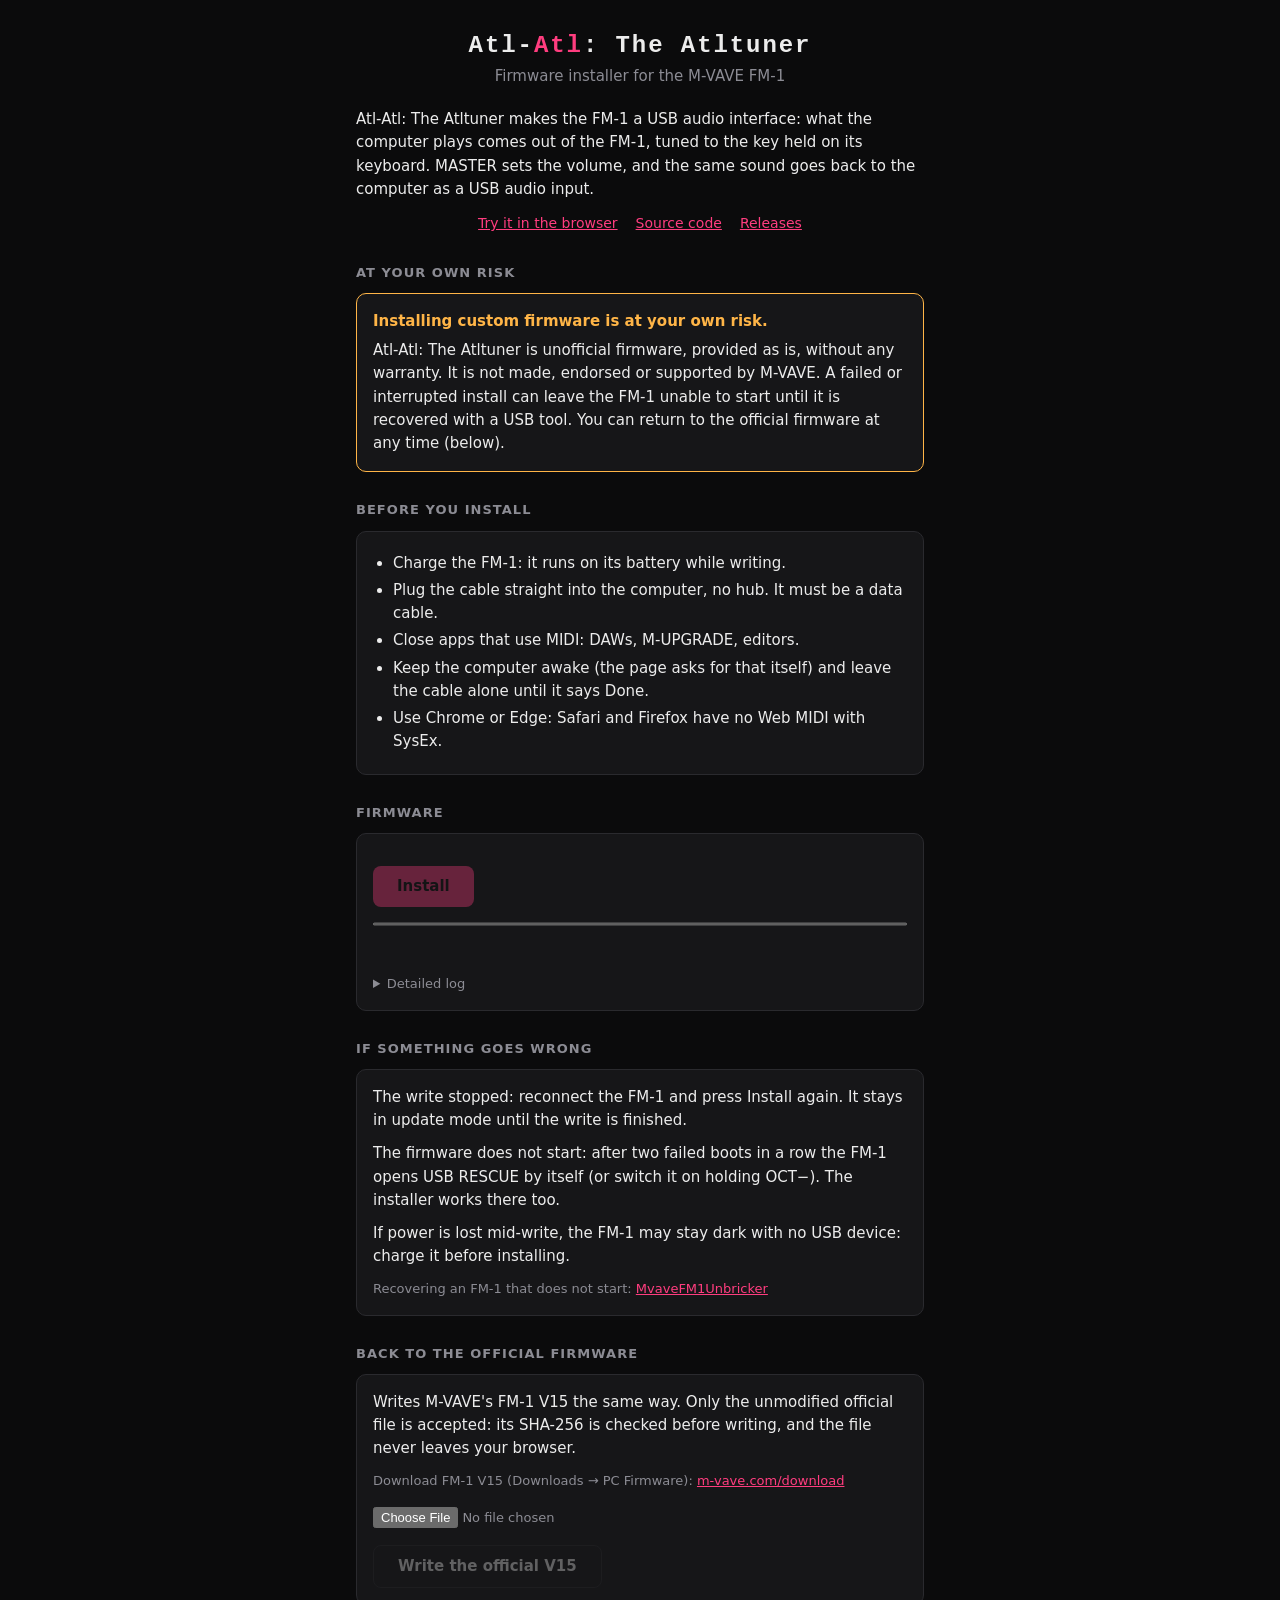
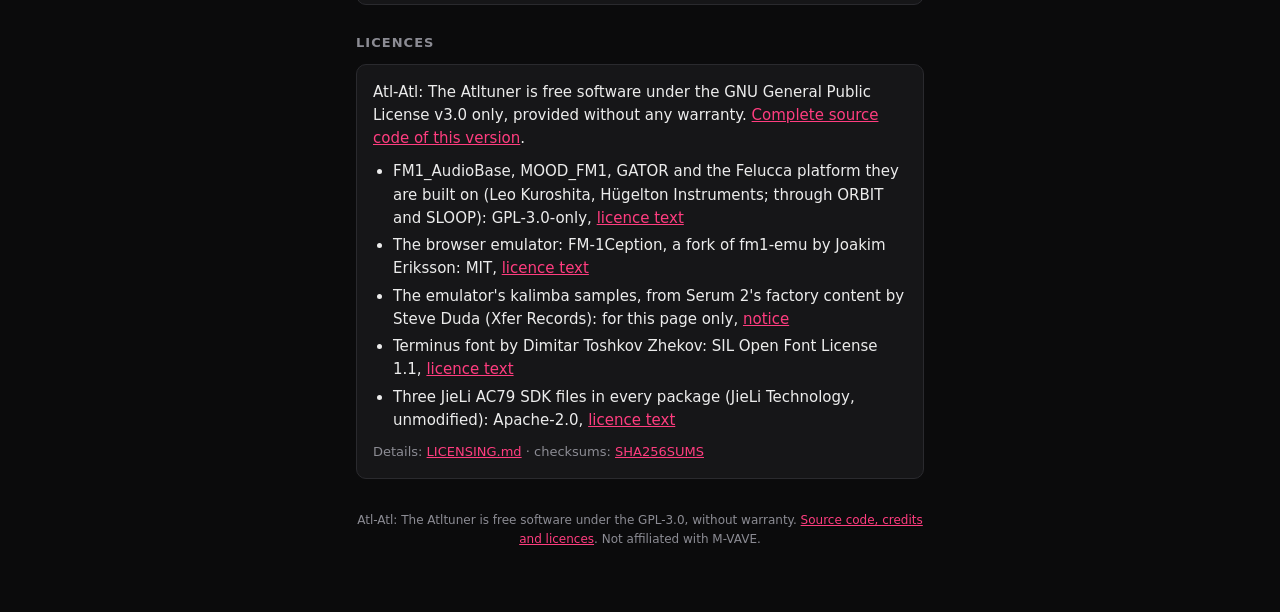
==== web/index.html @ 801396c7 "Rebase on FM1_AudioBase: the dedicated Atl-Atl ATLTUNER app" ====
<!doctype html>
<!-- SPDX-License-Identifier: GPL-3.0-only
     Copyright (C) 2026 npi3pak
     The Atl-Atl: The Atltuner web installer: fm1ota.js / fm1pkg.js (Felucca's install protocol, via SLOOP 2.7), the packages and
     their digests from firmware/manifest.json (web/make_site.py). -->
<html lang="en">
<head>
<meta charset="utf-8">
<meta name="viewport" content="width=device-width, initial-scale=1">
<meta name="color-scheme" content="dark">
<meta name="description" content="Install Atl-Atl: The Atltuner, a USB audio firmware for the M-VAVE FM-1, from the browser.">
<title>Atl-Atl: The Atltuner Installer</title>
<style>
    :root {
        --bg: #0b0b0c; --panel: #161618; --line: #2a2a2e; --fg: #ececec; --dim: #8c8c94;
        --accent: #ff3d7f; --green: #4cc38a; --warn: #ffb547; --bad: #ff8a3d;
        color-scheme: dark;
    }
    * { box-sizing: border-box; }
    body { margin: 0; background: var(--bg); color: var(--fg);
           font: 15px/1.55 ui-sans-serif, system-ui, -apple-system, "Segoe UI", Roboto, sans-serif; }
    main { max-width: 600px; margin: 0 auto; padding: 32px 16px 64px; }
    .logo { display: block; width: 180px; height: 180px; margin: 0 auto 16px; border-radius: 12px; }
    h1 { font: 600 24px/1.2 ui-monospace, "SF Mono", Menlo, monospace; letter-spacing: .08em; margin: 0; text-align: center; }
    h1 span { color: var(--accent); }
    .sub { color: var(--dim); text-align: center; margin: 4px 0 0; }
    .intro { margin: 20px 0 0; }
    .links { display: flex; flex-wrap: wrap; justify-content: center; gap: 4px 18px; margin: 12px 0 0; font-size: 14px; }
    h2 { font-size: 13px; font-weight: 600; text-transform: uppercase; letter-spacing: .08em; color: var(--dim);
         margin: 28px 0 10px; }
    section { background: var(--panel); border: 1px solid var(--line); border-radius: 10px; padding: 16px;
              min-width: 0; overflow-wrap: anywhere; }
    section.risk { border-color: var(--warn); }
    section.risk h3 { margin: 0 0 6px; font-size: 15px; color: var(--warn); }
    ul.check { margin: 0; padding-left: 20px; }
    ul.check li { margin: 4px 0; }
    .pkgs { display: grid; gap: 8px; }
    .pkg { display: grid; grid-template-columns: auto 1fr; gap: 2px 10px; align-items: start; padding: 10px 12px;
           border: 1px solid var(--line); border-radius: 8px; cursor: pointer; }
    .pkg:has(input:checked) { border-color: var(--accent); }
    .pkg input { margin: 4px 0 0; accent-color: var(--accent); }
    .pkg b { font-weight: 600; }
    .pkg small { grid-column: 2; color: var(--dim); font-size: 13px; min-width: 0; }
    .pkg .tag { color: var(--accent); font-size: 12px; margin-left: 6px; }
    .pkg .dl { grid-column: 2; font-size: 13px; justify-self: start; }
    input[type=file] { font: inherit; font-size: 13px; color: var(--dim); max-width: 100%; margin-top: 6px; }
    .row { display: flex; gap: 10px; align-items: center; flex-wrap: wrap; margin-top: 16px; }
    button.go { font: inherit; font-weight: 600; background: var(--accent); color: #111; border: 0; border-radius: 8px;
                padding: 9px 24px; cursor: pointer; }
    button.go.alt { background: none; color: var(--fg); border: 1px solid var(--line); }
    button:disabled { opacity: .35; cursor: default; }
    progress { width: 100%; height: 6px; margin-top: 14px; accent-color: var(--accent); }
    #status { margin: 10px 0 0; min-height: 1.5em; }
    #status.ok { color: var(--green); }
    #status.bad { color: var(--bad); }
    details { margin-top: 10px; }
    summary { color: var(--dim); font-size: 13px; cursor: pointer; }
    pre { color: var(--dim); font-size: 12px; white-space: pre-wrap; word-break: break-all; max-height: 240px;
          overflow: auto; margin: 8px 0 0; }
    p { margin: 0 0 10px; }
    p:last-child { margin-bottom: 0; }
    .dim { color: var(--dim); font-size: 13px; }
    a { color: var(--accent); }
    ul.lic { margin: 0 0 10px; padding-left: 20px; }
    ul.lic li { margin: 4px 0; }
    footer { margin-top: 32px; color: var(--dim); font-size: 12px; text-align: center; }
</style>
</head>
<body>
<main>
    <h1>Atl-<span>Atl</span>: The Atltuner</h1>
    <p class="sub">Firmware installer for the M-VAVE FM-1</p>
    <p class="intro">Atl-Atl: The Atltuner makes the FM-1 a USB audio interface: what the computer plays comes out of
        the FM-1, tuned to the key held on its keyboard. MASTER sets the volume, and the same sound goes back to the
        computer as a USB audio input.</p>
    <p class="links">
        <a href="emu/?mhz=240">Try it in the browser</a>
        <a href="https://github.com/jasonbot/atl-atl" target="_blank" rel="noopener">Source code</a>
        <a href="https://github.com/jasonbot/atl-atl/releases" target="_blank" rel="noopener">Releases</a>
    </p>

    <h2>At your own risk</h2>
    <section class="risk">
        <h3>Installing custom firmware is at your own risk.</h3>
        <p>Atl-Atl: The Atltuner is unofficial firmware, provided as is, without any warranty. It is not made, endorsed or supported
            by M-VAVE. A failed or interrupted install can leave the FM-1 unable to start until it is recovered with
            a USB tool. You can return to the official firmware at any time (below).</p>
    </section>

    <h2>Before you install</h2>
    <section>
        <ul class="check">
            <li>Charge the FM-1: it runs on its battery while writing.</li>
            <li>Plug the cable straight into the computer, no hub. It must be a data cable.</li>
            <li>Close apps that use MIDI: DAWs, M-UPGRADE, editors.</li>
            <li>Keep the computer awake (the page asks for that itself) and leave the cable alone until it says Done.</li>
            <li>Use Chrome or Edge: Safari and Firefox have no Web MIDI with SysEx.</li>
        </ul>
    </section>

    <h2>Firmware</h2>
    <section>
        <div class="pkgs" id="pkgs"></div>
        <div class="row">
            <button class="go" id="go" type="button" disabled>Install</button>
        </div>
        <progress id="bar" max="100" value="0"></progress>
        <p id="status" role="status" aria-live="polite"></p>
        <details>
            <summary>Detailed log</summary>
            <pre id="log"></pre>
        </details>
    </section>

    <h2>If something goes wrong</h2>
    <section>
        <p>The write stopped: reconnect the FM-1 and press Install again. It stays in update mode until the write is
            finished.</p>
        <p>The firmware does not start: after two failed boots in a row the FM-1 opens USB RESCUE by itself (or switch
            it on holding OCT−). The installer works there too.</p>
        <p>If power is lost mid-write, the FM-1 may stay dark with no USB device: charge it before installing.</p>
        <p class="dim">Recovering an FM-1 that does not start:
            <a href="https://github.com/Quixotic7/MvaveFM1Unbricker" target="_blank" rel="noopener">MvaveFM1Unbricker</a></p>
    </section>

    <h2>Back to the official firmware</h2>
    <section>
        <p>Writes M-VAVE's FM-1 V15 the same way. Only the unmodified official file is accepted: its SHA-256 is
            checked before writing, and the file never leaves your browser.</p>
        <p class="dim">Download FM-1 V15 (Downloads → PC Firmware):
            <a href="https://www.m-vave.com/download" target="_blank" rel="noopener">m-vave.com/download</a></p>
        <input type="file" id="stockfile" accept=".fwsc">
        <div class="row">
            <button class="go alt" id="stockgo" type="button" disabled>Write the official V15</button>
        </div>
    </section>

    <h2>Licences</h2>
    <section>
        <p>Atl-Atl: The Atltuner is free software under the GNU General Public License v3.0 only, provided without any warranty.
            <a id="source" href="https://github.com/jasonbot/atl-atl" target="_blank" rel="noopener">Complete source code of this version</a>.</p>
        <ul class="lic">
            <li>FM1_AudioBase, MOOD_FM1, GATOR and the Felucca platform they are built on (Leo Kuroshita, Hügelton Instruments; through ORBIT
                and SLOOP): GPL-3.0-only, <a href="firmware/LICENSE">licence text</a></li>
            <li>The browser emulator: FM-1Ception, a fork of fm1-emu by Joakim Eriksson: MIT,
                <a href="emu/LICENSE">licence text</a></li>
            <li>The emulator's kalimba samples, from Serum 2's factory content by Steve Duda (Xfer Records):
                for this page only, <a href="emu/kalimba/NOTICE.txt">notice</a></li>
            <li>Terminus font by Dimitar Toshkov Zhekov: SIL Open Font License 1.1,
                <a href="firmware/LICENSES/OFL-Terminus.txt">licence text</a></li>
            <li>Three JieLi AC79 SDK files in every package (JieLi Technology, unmodified): Apache-2.0,
                <a href="firmware/LICENSES/Apache-2.0-JieLi-SDK.txt">licence text</a></li>
        </ul>
        <p class="dim">Details: <a href="firmware/LICENSING.md">LICENSING.md</a> ·
            checksums: <a href="firmware/SHA256SUMS">SHA256SUMS</a></p>
    </section>

    <footer>
        <p>Atl-Atl: The Atltuner is free software under the GPL-3.0, without warranty.
            <a href="https://github.com/jasonbot/atl-atl#credits" target="_blank" rel="noopener">Source code, credits and licences</a>.
            Not affiliated with M-VAVE.</p>
    </footer>
</main>
<script type="module" src="installer.js"></script>
</body>
</html>
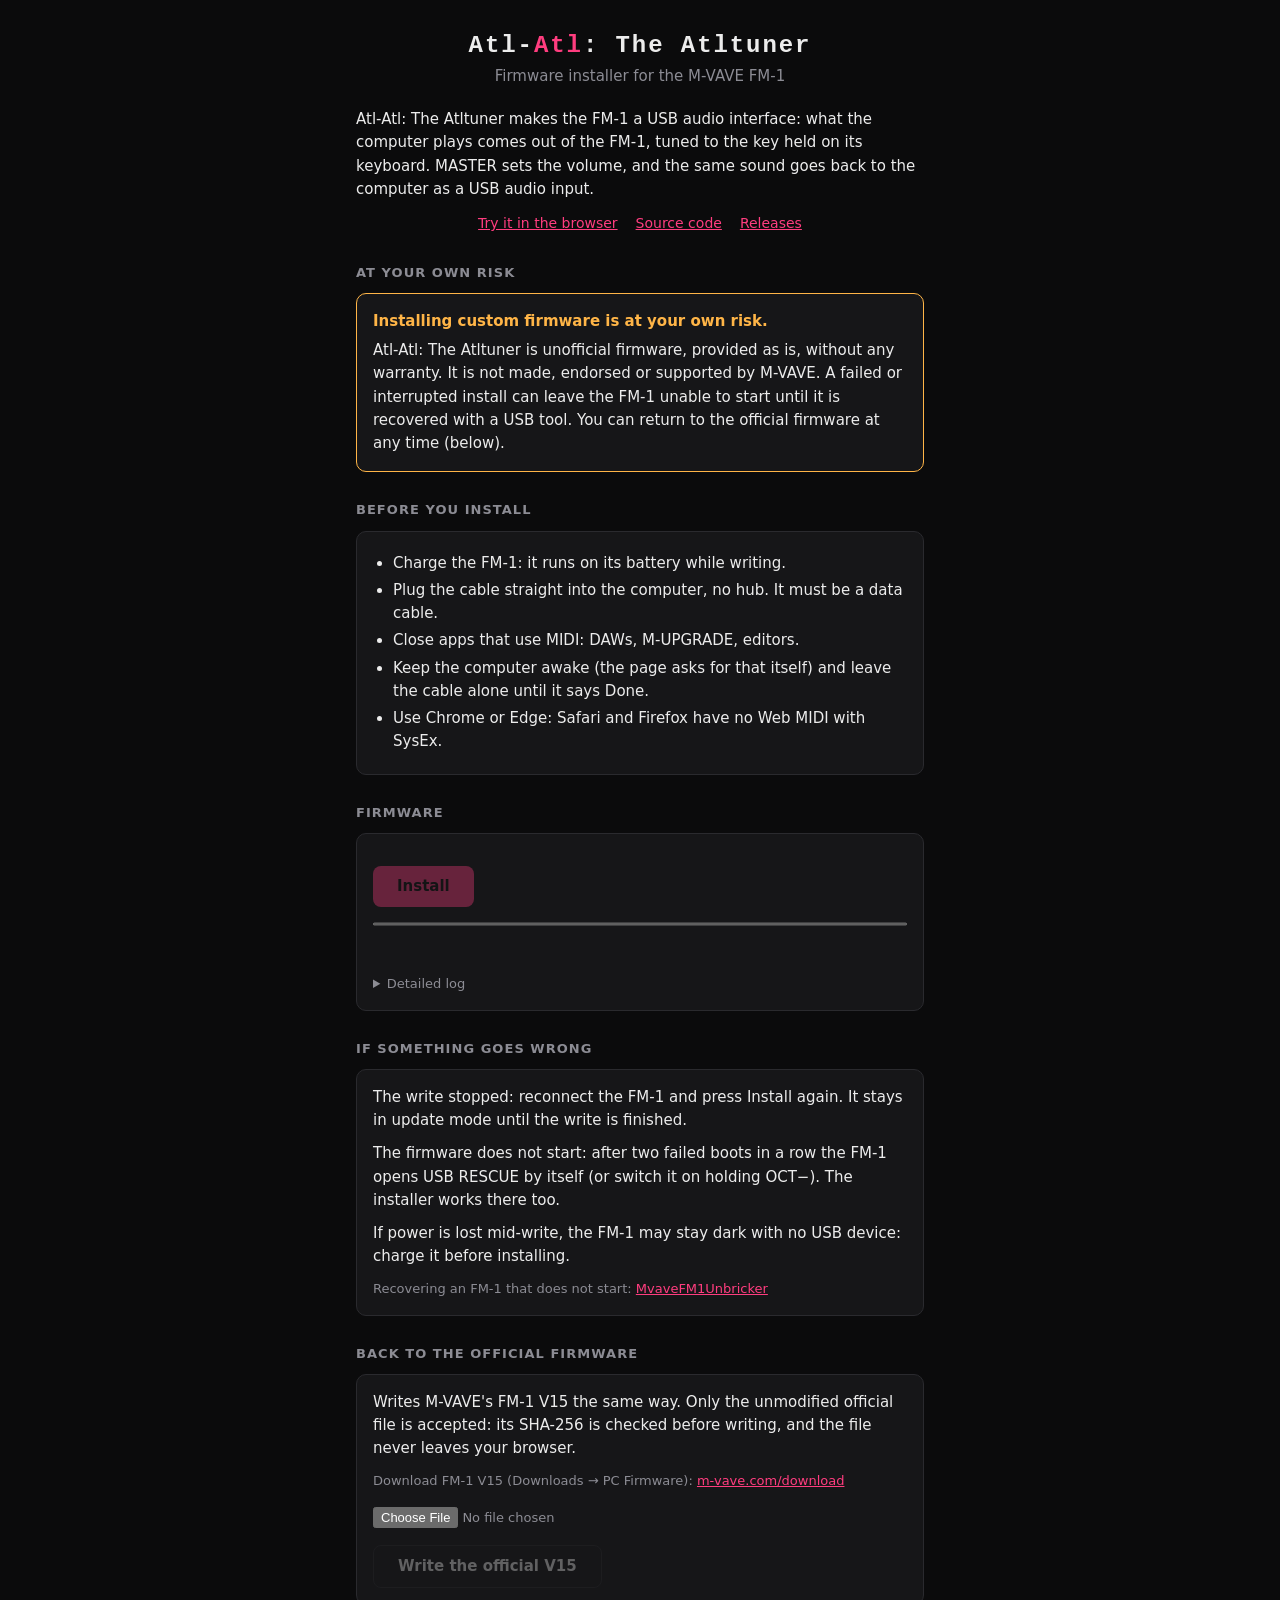
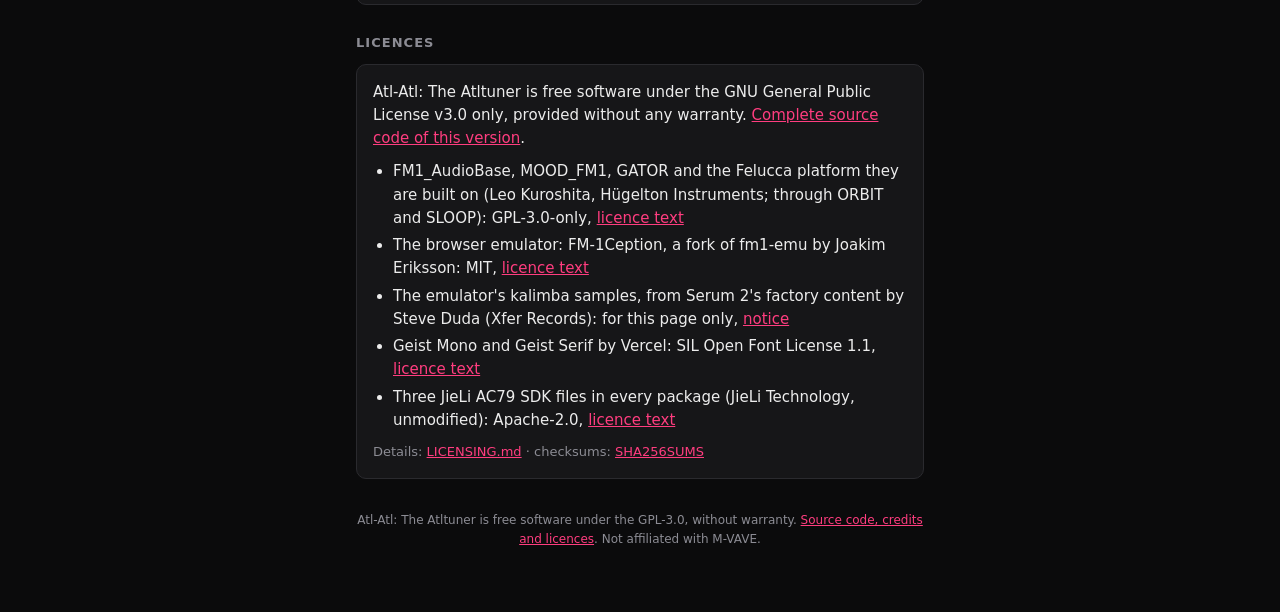
==== commit 730fbdcd: "Use Geist fonts with real antialiased blending" ====
--- a/web/index.html
+++ b/web/index.html
@@ -146,8 +146,8 @@
                 <a href="emu/LICENSE">licence text</a></li>
             <li>The emulator's kalimba samples, from Serum 2's factory content by Steve Duda (Xfer Records):
                 for this page only, <a href="emu/kalimba/NOTICE.txt">notice</a></li>
-            <li>Terminus font by Dimitar Toshkov Zhekov: SIL Open Font License 1.1,
-                <a href="firmware/LICENSES/OFL-Terminus.txt">licence text</a></li>
+            <li>Geist Mono and Geist Serif by Vercel: SIL Open Font License 1.1,
+                <a href="firmware/LICENSES/OFL-Geist.txt">licence text</a></li>
             <li>Three JieLi AC79 SDK files in every package (JieLi Technology, unmodified): Apache-2.0,
                 <a href="firmware/LICENSES/Apache-2.0-JieLi-SDK.txt">licence text</a></li>
         </ul>
